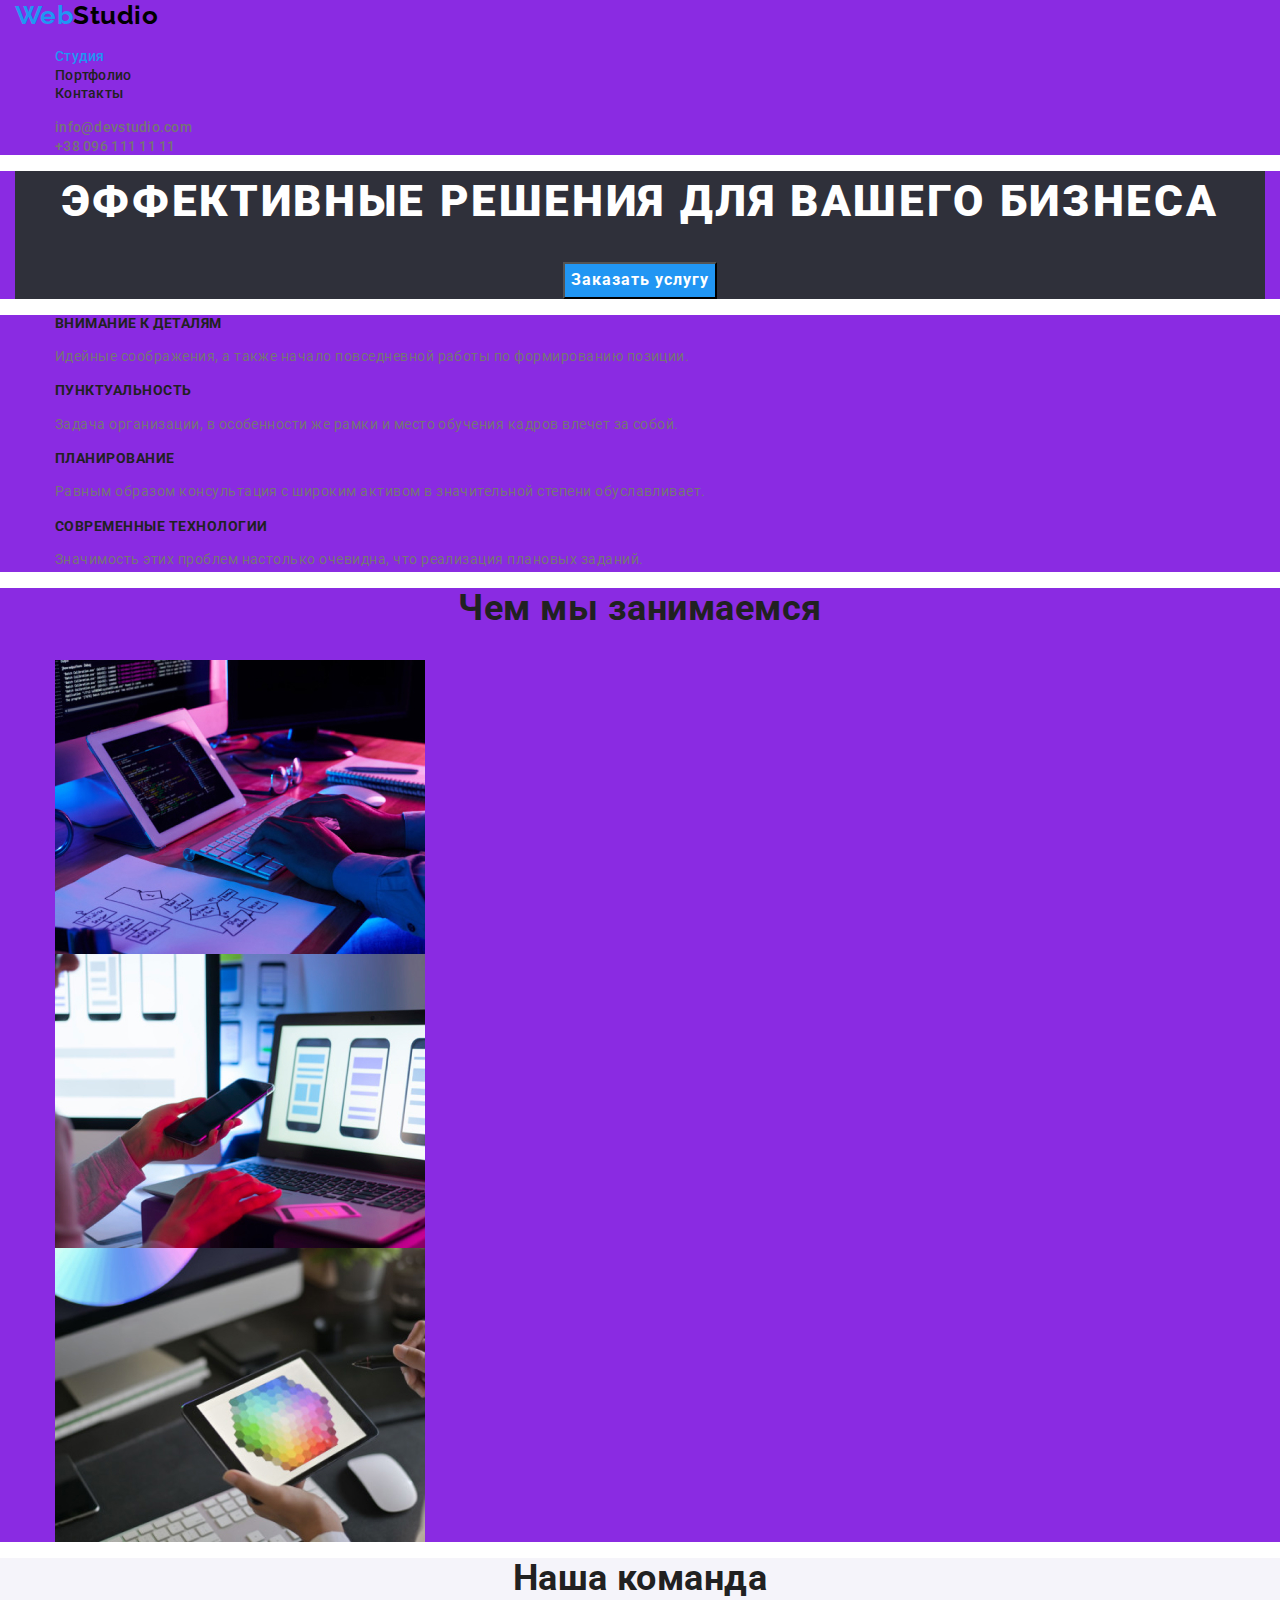
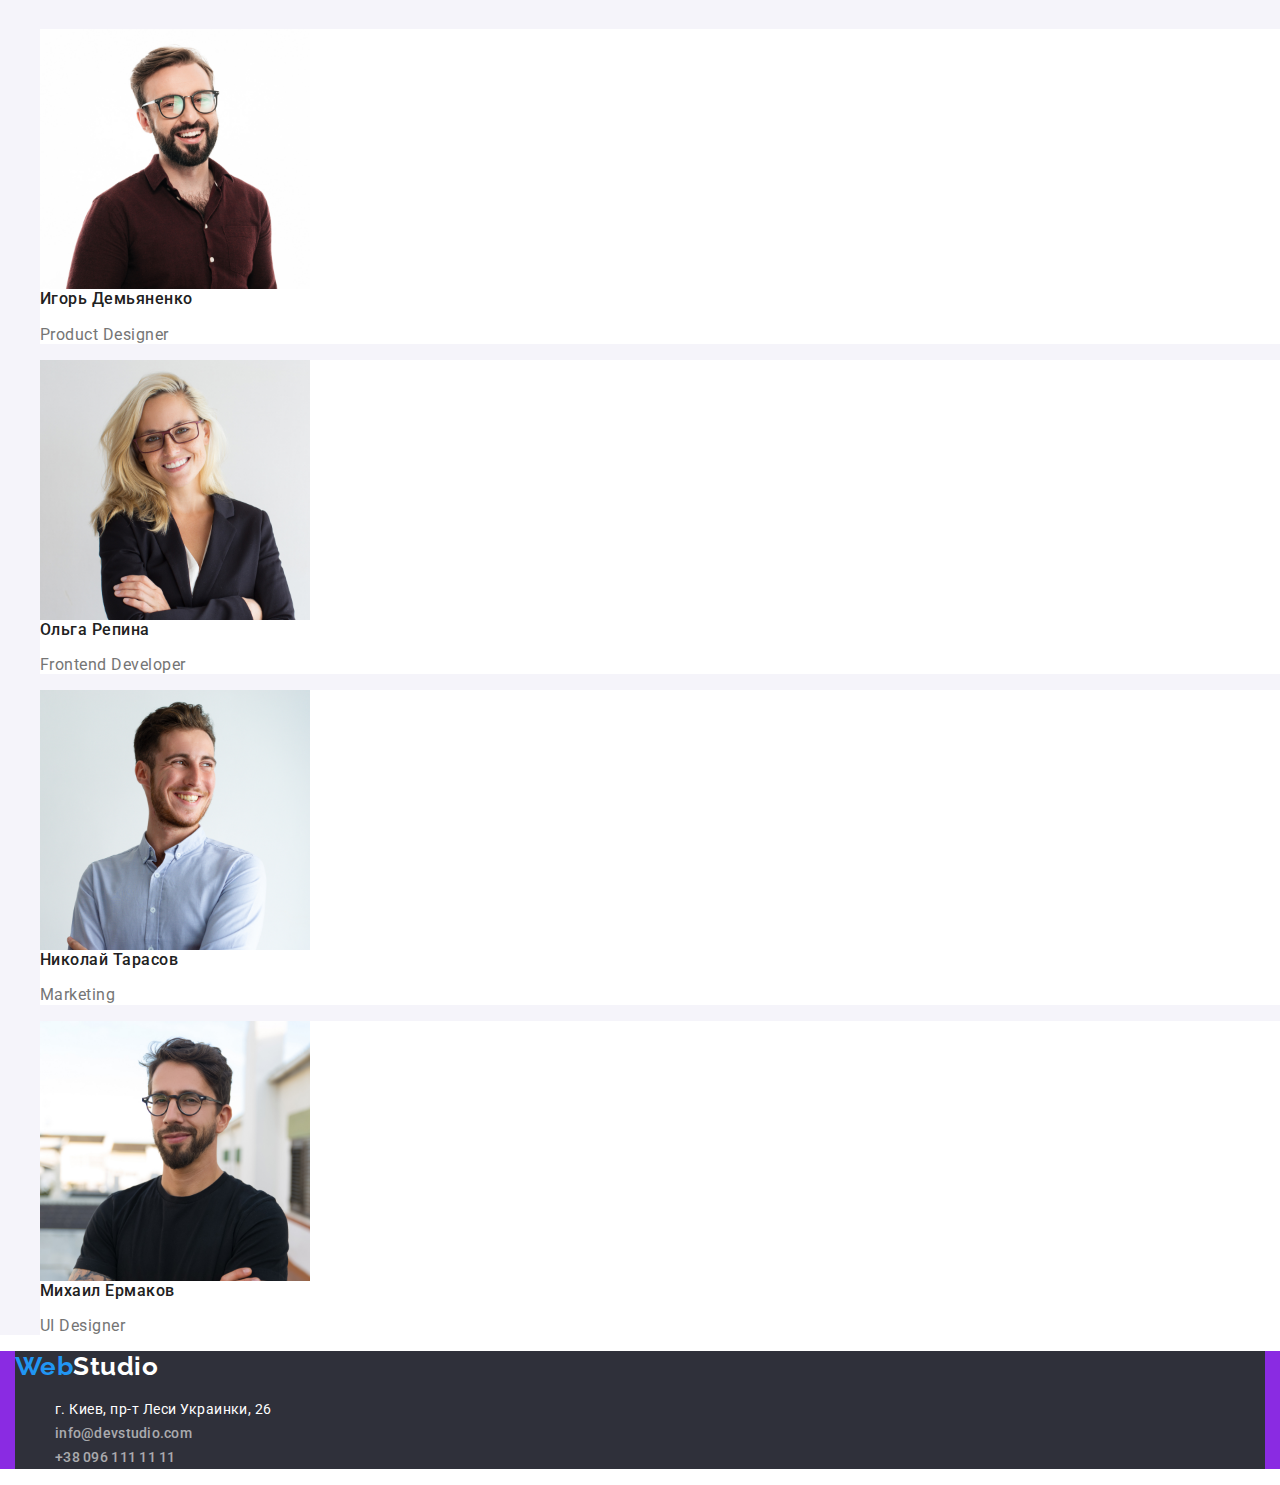
==== index.html @ 92578a83 "1" ====
<!DOCTYPE html>
<html lang="ru">
<head>
    <meta charset="UTF-8">
    <meta http-equiv="X-UA-Compatible" content="IE=edge">
    <meta name="viewport" content="width=device-width, initial-scale=1.0">
    <title>WebStudio</title>
    <link href="https://fonts.googleapis.com/css2?family=Raleway:wght@700&family=Roboto:wght@400;500;700;900&display=swap" rel="stylesheet">
    <link rel="stylesheet" href="https://cdnjs.cloudflare.com/ajax/libs/modern-normalize/1.1.0/modern-normalize.min.css">
    <link rel="stylesheet" href="./css/styles.css">
</head>
<body>
    <!-- Шапка сайта -->
        <div class="container">
            <header>
                <nav>
                    <a href="index.html" class="logo"><span class="logo-web">Web</span>Studio</a>
                    <ul class="link">
                        <li><a href="./index.html" class="link-navigation current">Студия</a></li>
                        <li><a href="portfolio.html" class="link-navigation">Портфолио</a></li>
                        <li><a href="/" class="link-navigation">Контакты</a></li>
                    </ul>
                </nav>
                <ul class="contacts">
                    <li><a href="mailto:info@devstudio.com" class="email current">info@devstudio.com</a></li>
                    <li><a href="tel:+380961111111" class="tel">+38 096 111 11 11</a></li>
                </ul>
            </header>
        </div>
    <!-- Основная информация -->
        <main>
            <!-- Банер -->
            <div class="container">
                <section class="banner">
                    <h1 class="main-title">Эффективные решения для вашего бизнеса</h1>
                    <button type="button" class="banner-button">Заказать услугу</button>
                </section>
            </div>
            <!-- Описание под банером -->
                <div class="container">
                    <section>
                        <ul class="sub-banner">
                            <h2 class="section-title hidden">Что вам необходимо</h2>
                            <li>
                                <h3 class="sub-title">Внимание к деталям</h3>
                                <p class="banner-description">
                                    Идейные соображения, а также начало повседневной работы по формированию позиции.
                                </p>
                            </li>
                            <li>
                                <h3 class="sub-title">Пунктуальность</h3>
                                <p class="banner-description">
                                    Задача организации, в особенности же рамки и место обучения кадров влечет за собой.
                                </p>
                            </li>
                            <li>
                                <h3 class="sub-title">Планирование</h3>
                                <p class="banner-description">
                                    Равным образом консультация с широким активом в значительной степени обуславливает.
                                </p>
                            </li>
                            <li>
                                <h3 class="sub-title">Современные технологии</h3>
                                <p class="banner-description">
                                    Значимость этих проблем настолько очевидна, что реализация плановых заданий.
                                </p>
                            </li>
                        </ul>
                    </section>
                </div>
            <!-- Чем мы занимаемся -->
            <div class="container">
                <section>
                    <h2 class="section-title">Чем мы занимаемся</h2>
                    <ul class="examples">
                        <li><img src="./images/img.jpg" alt="Первое фото фиолетовое" width="370" height="294"></li>
                        <li><img src="./images/img-1.jpg" alt="Второе фото с телефоном" width="370" height="294"></li>
                        <li><img src="./images/img-2.jpg" alt="Третье фото приложение" width="370" height="294"></li>
                    </ul>
                </section>
            </div>
            <!-- Наша команда -->
            <div container>
                <section class="our-team">
                    <h2 class="section-title">Наша команда</h2>
                    <ul class="team">
                        <li class="team-cards">
                            <img src="./images/img-3.jpg" alt="Игорь Демьяненко" width="270" height="260">
                            <h3 class="card-description">Игорь Демьяненко</h3>
                            <p class="card-description photo">Product Designer</p>
                        </li>
                        <li class="team-cards">
                            <img src="./images/img-4.jpg" alt="Ольга Репина" width="270" height="260">
                            <h3 class="card-description">Ольга Репина</h3>
                            <p class="card-description photo">Frontend Developer</p>
                        </li>
                        <li class="team-cards">
                            <img src="./images/img-5.jpg" alt="Николай Тарасов" width="270" height="260">
                            <h3 class="card-description">Николай Тарасов</h3>
                            <p class="card-description photo">Marketing</p>
                        </li>
                        <li class="team-cards">
                            <img src="./images/img-6.jpg" alt="Михаил Ермаков" width="270" height="260">
                            <h3 class="card-description">Михаил Ермаков</h3>
                            <p class="card-description photo">UI Designer</p>
                        </li>
                    </ul>
                </section>
            </div>
        </main>
        <!-- Контактная информация -->
        <div class="container">
            <footer class="footer-contacts">
            <a href="./index.html" class="footer-logo"><span class="logo-web">Web</span>Studio</a>
            <address>
                <ul class="footer-description">
                    <li>
                        <a href="https://goo.gl/maps/piqngm7oDQpEDh6u6"
                        target="_blank"
                         rel="noopener nofollow noreferrer"
                         class="footer-data">г. Киев, пр-т Леси Украинки, 26</a>
                    </li>
                    <li><a href="mailto:info@devstudio.com" class="footer-data email">info@devstudio.com</a></li>
                    <li><a href="tel:+380961111111" class="footer-data tel">+38 096 111 11 11</a></li>
                </ul>
            </address>
            </footer>
        </div>
</body>
</html>
---- css/styles.css ----
/* Основная палитра цветов
Основной цвет текста: #212121
Второстепенный цвет текста: #757575
Акцентный цвет текста: #2196F3 
Цвет бэкграунда: #FFFFFF
Второстепенный цвет бэкграунда: #F5F4FA
Цвет футера: #2F303A
 */

html {
    box-sizing: border-box;
}

 *,
 *::before,
 *::after {
   box-sizing: inherit;
 }

:root {
    --primary-text-color: #212121;
    --secondary-text-color: #757575;
    --accent-color: #2196F3;
    --main-white: #FFFFFF;
}

body {
    font-family: 'Roboto', sans-serif;
    font-size: 16px;
    letter-spacing: 0.03em;
    color: var(--primary-text-color);
    background-color: var(--main-white);
}

.container {
    max-width: 1600px;
    padding-left: 15px;
    padding-right: 15px;
    margin: 0 auto;
    background-color: blueviolet;
}

img {
	display: block;
}

h1,
h2,
h3,
h4,
h5,
h6,
p {
	margin-top: 0;
}

.logo {
    font-family: 'Raleway', sans-serif;
    font-weight: 700;
    font-size: 26px;
    line-height: 1.20;
    text-decoration: none;
    color: #000000;
}

.logo-web {
    color: var(--accent-color);
}

.link {
    list-style: none;
}

.link-navigation {
    text-decoration: none;
    font-weight: 500;
    font-size: 14px;
    line-height: 1.20;
    letter-spacing: 0.02em;
    color: var(--primary-text-color);
}

.link-navigation:hover,
.link-navigation:focus {
    color: var(--accent-color);
}

.link-navigation.current {
    color: var(--accent-color);
}

.contacts {
    list-style: none;
}

.email, 
.tel {
    font-weight: 500;
    font-size: 14px;
    line-height: 1.20;
    letter-spacing: 0.02em;
    text-decoration: none;
    color: var(--secondary-text-color);
}

.email:hover,
.email:focus {
    color: var(--accent-color);
}

.tel:hover,
.tel:focus {
    color: var(--accent-color);
}

.banner {
    background-color: #2F303A;
}

.main-title {
    font-weight: 900;
    font-size: 44px;
    line-height: 1.40;
    text-align: center;
    letter-spacing: 0.06em;
    text-transform: uppercase;
    color: var(--main-white);
}

.banner-button {
    cursor: pointer;
    font-family: 'Roboto', sans-serif;
    font-weight: 700;
    font-size: 16px;
    line-height: 1.90;
    margin: 0 auto;
    display: flex;
    align-items: center;
    text-align: center;
    letter-spacing: 0.06em;
    background-color: var(--accent-color);
    color: var(--main-white);
}

.banner-button:hover,
.banner-button:focus {
    background-color: var(--main-white);
    color: var(--accent-color);
}

.sub-banner {
    list-style: none;
}

.section-title {
    font-weight: 700;
    font-size: 36px;
    line-height: 1.16;
    text-align: center;
}

.section-title.hidden {
    position: absolute;
    width: 1px;
    height: 1px;
    margin: -1px;
    border: 0;
    padding: 0;
    
    white-space: nowrap;
    clip-path: inset(100%);
    clip: rect(0 0 0 0);
    overflow: hidden;
  }

.sub-title {
    font-weight: 700;
     font-size: 14px;
    line-height: 1.15;
    text-transform: uppercase;
}
        

.banner-description {
font-size: 14px;
line-height: 1.70;
color: var(--secondary-text-color);
}

.examples {
    list-style: none;
}

.our-team {
    background-color: #F5F4FA;
}

.team {
    list-style: none;
}

.team-cards {
    background-color: var(--main-white);
}

.card-description {
    font-weight: 500;
    font-size: 16px;
    line-height: 1.20;
}

.card-description.photo {
    font-weight: 400;
    color: var(--secondary-text-color);
}

.filter-buttons {
    list-style: none;
}

.filter-button {
    font-family: 'Roboto', sans-serif;
    cursor: pointer;
    font-weight: 500;
    font-size: 16px;
    line-height: 1.60;
    text-align: center;
    color: var(--primary-text-color)
}

.filter-button:hover,
.filter-button:focus {
    background-color: var(--accent-color);
    color: var(--main-white);
}

.filter-button.current {
    background-color: var(--accent-color);
    color: var(--main-white);
}

.examples-works {
    list-style: none;
}

.examples-description {
    font-weight: 700;
    font-size: 18px;
    line-height: 2;
    letter-spacing: 0.06em;
}

.type-work {
    font-size: 16px;
    line-height: 1.90;
    color: var(--secondary-text-color)
}

.footer-contacts {
    background-color: #2F303A;
}

.footer-logo {
    font-family: 'Raleway', sans-serif;
    font-weight: 700;
    font-size: 26px;
    line-height: 1.20;
    text-decoration: none;
    color: var(--main-white);
}

.footer-description {
   list-style: none;
}

.footer-data {
    font-style: normal;
    font-size: 14px;
    line-height: 1.70;
    color: var(--main-white);
    text-decoration: none;
}

.footer-data.email {
    color: rgba(255, 255, 255, 0.6);
}

.footer-data.tel {
    color: rgba(255, 255, 255, 0.6);
}

.footer-data.email:hover,
.footer-data.email:focus {
    color: var(--accent-color);
}

.footer-data.tel:hover,
.footer-data.tel:focus {
    color: var(--accent-color);
}
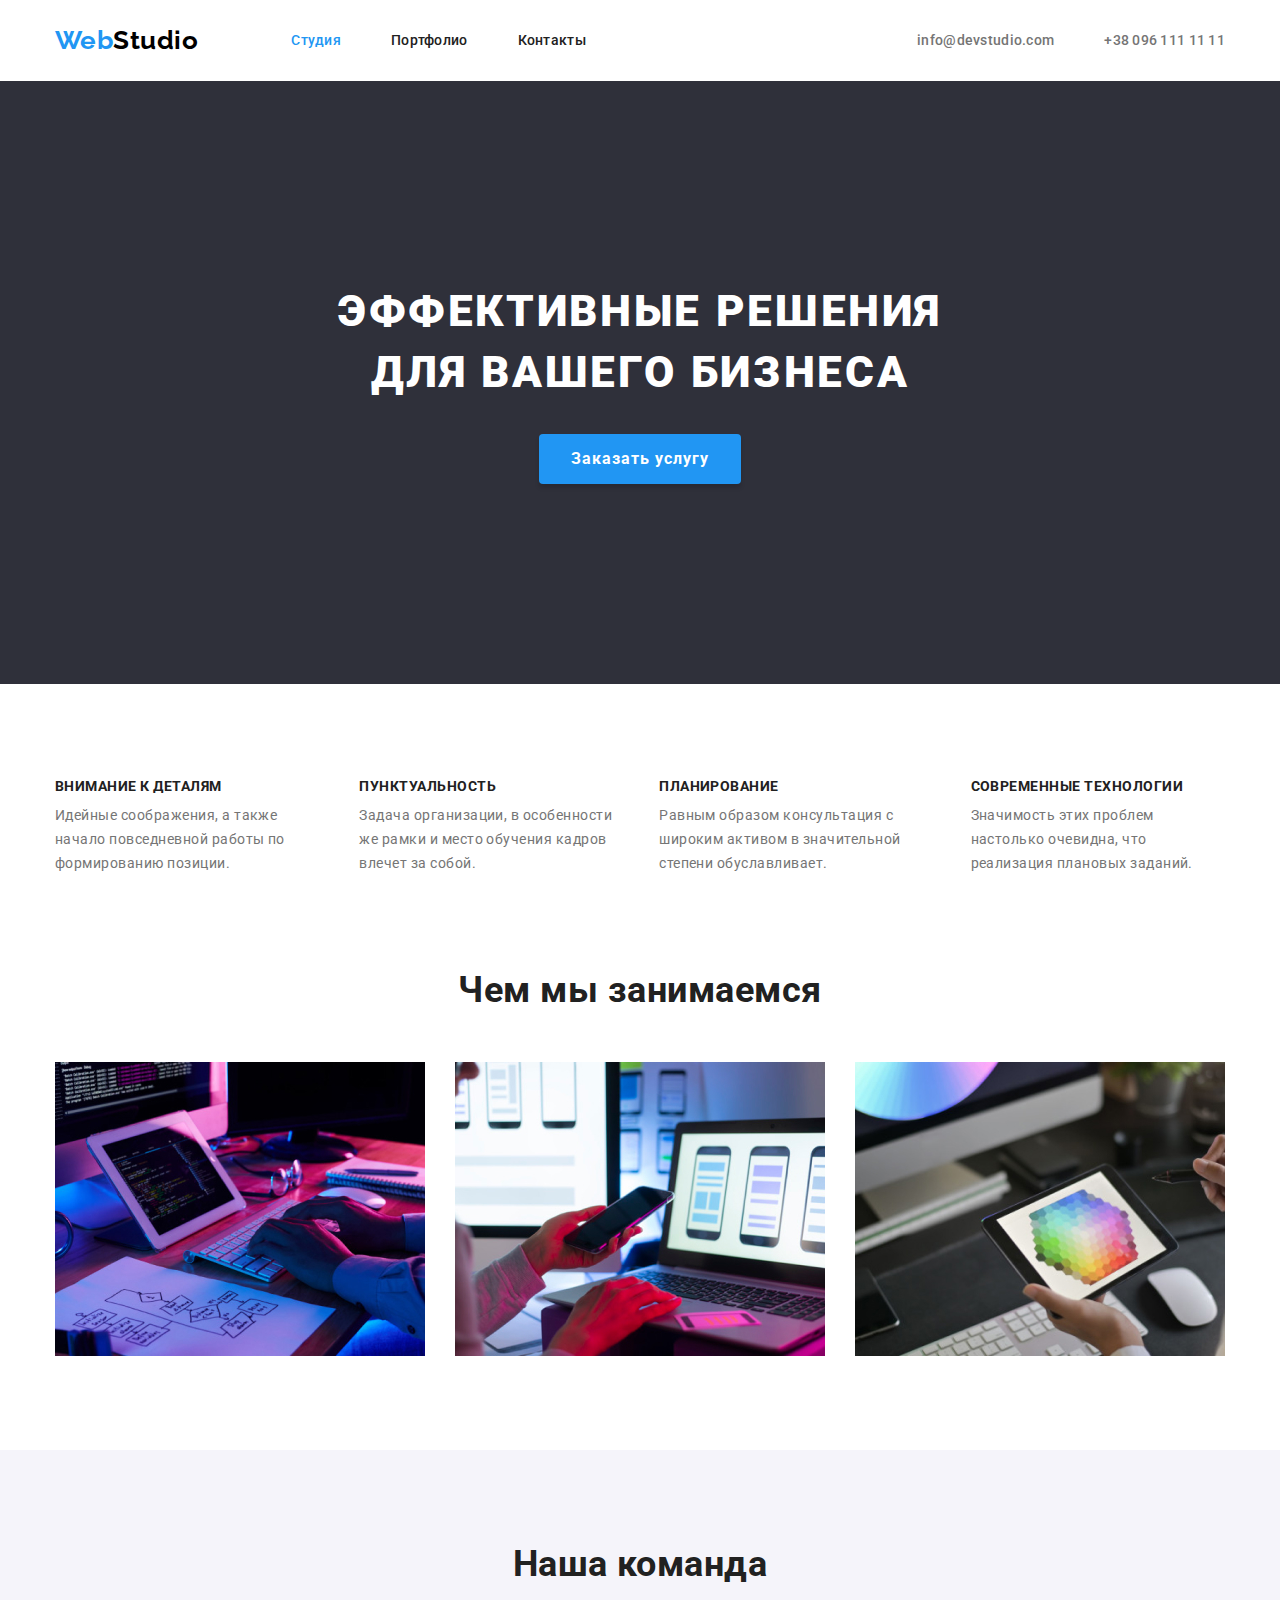
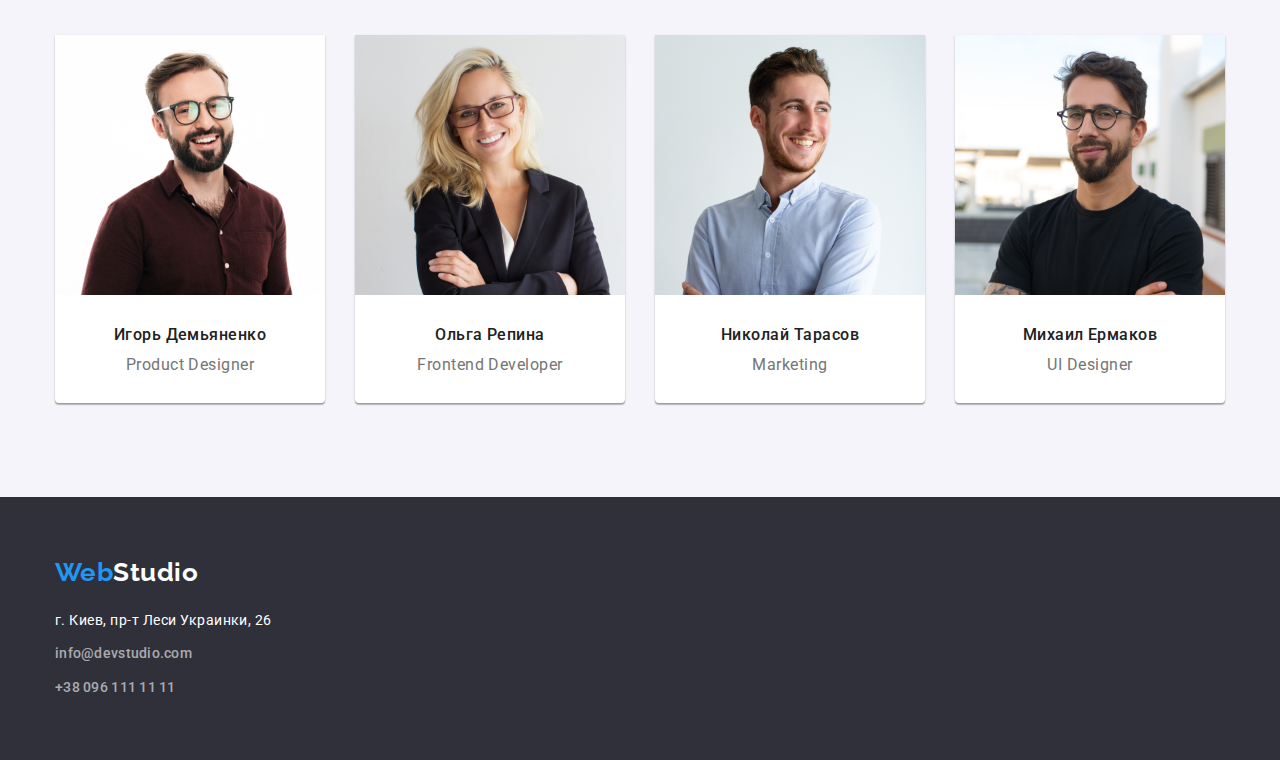
==== commit 2ca5e12d: "3hw" ====
--- a/index.html
+++ b/index.html
@@ -11,79 +11,79 @@
 </head>
 <body>
     <!-- Шапка сайта -->
-        <div class="container">
-            <header>
-                <nav>
-                    <a href="index.html" class="logo"><span class="logo-web">Web</span>Studio</a>
-                    <ul class="link">
-                        <li><a href="./index.html" class="link-navigation current">Студия</a></li>
-                        <li><a href="portfolio.html" class="link-navigation">Портфолио</a></li>
-                        <li><a href="/" class="link-navigation">Контакты</a></li>
-                    </ul>
-                </nav>
-                <ul class="contacts">
-                    <li><a href="mailto:info@devstudio.com" class="email current">info@devstudio.com</a></li>
-                    <li><a href="tel:+380961111111" class="tel">+38 096 111 11 11</a></li>
-                </ul>
-            </header>
-        </div>
+    <header class="header">
+            <div class="container">
+                    <nav class="navigation">
+                        <a href="index.html" class="logo"><span class="logo-web">Web</span>Studio</a>
+                        <ul class="navigation-links list">
+                            <li class="item"><a href="./index.html" class="link-navigation current">Студия</a></li>
+                            <li class="item"><a href="portfolio.html" class="link-navigation">Портфолио</a></li>
+                            <li class="item"><a href="/" class="link-navigation">Контакты</a></li>
+                        </ul>
+                    </nav>
+                        <ul class="contacts list">
+                            <li class="item"><a href="mailto:info@devstudio.com" class="email">info@devstudio.com</a></li>
+                            <li class="item"><a href="tel:+380961111111" class="tel">+38 096 111 11 11</a></li>
+                        </ul>
+            </div>
+    </header>
     <!-- Основная информация -->
         <main>
             <!-- Банер -->
-            <div class="container">
-                <section class="banner">
-                    <h1 class="main-title">Эффективные решения для вашего бизнеса</h1>
+                <section class="banner section">
+                <div class="container">
+                    <h1 class="main-title">Эффективные решения<br>для вашего бизнеса</h1>
                     <button type="button" class="banner-button">Заказать услугу</button>
+                </div>
                 </section>
-            </div>
             <!-- Описание под банером -->
-                <div class="container">
-                    <section>
-                        <ul class="sub-banner">
+            <section class="sub-banner section">
+                    <div class="container">
+                        <ul class="sub-banner-description list">
                             <h2 class="section-title hidden">Что вам необходимо</h2>
-                            <li>
+                            <li class="sub-banner-items">
                                 <h3 class="sub-title">Внимание к деталям</h3>
                                 <p class="banner-description">
                                     Идейные соображения, а также начало повседневной работы по формированию позиции.
                                 </p>
                             </li>
-                            <li>
+                            <li class="sub-banner-items">
                                 <h3 class="sub-title">Пунктуальность</h3>
                                 <p class="banner-description">
                                     Задача организации, в особенности же рамки и место обучения кадров влечет за собой.
                                 </p>
                             </li>
-                            <li>
+                            <li class="sub-banner-items">
                                 <h3 class="sub-title">Планирование</h3>
                                 <p class="banner-description">
                                     Равным образом консультация с широким активом в значительной степени обуславливает.
                                 </p>
                             </li>
-                            <li>
+                            <li class="sub-banner-items">
                                 <h3 class="sub-title">Современные технологии</h3>
                                 <p class="banner-description">
                                     Значимость этих проблем настолько очевидна, что реализация плановых заданий.
                                 </p>
                             </li>
                         </ul>
-                    </section>
+                    </div>
+                </section>
+            <!-- Чем мы занимаемся -->
+            <section class="examples section">
+                <div class="container">
+                    <h2 class="section-title">Чем мы занимаемся</h2>
+                    <ul class="examples list">
+                        <li class="examples-photo"><img src="./images/img.jpg" alt="Первое фото фиолетовое" width="370" height="294"></li>
+                        <li class="examples-photo"><img src="./images/img-1.jpg" alt="Второе фото с телефоном" width="370" height="294"></li>
+                        <li class="examples-photo"><img src="./images/img-2.jpg" alt="Третье фото приложение" width="370" height="294"></li>
+                    </ul>
                 </div>
-            <!-- Чем мы занимаемся -->
-            <div class="container">
-                <section>
-                    <h2 class="section-title">Чем мы занимаемся</h2>
-                    <ul class="examples">
-                        <li><img src="./images/img.jpg" alt="Первое фото фиолетовое" width="370" height="294"></li>
-                        <li><img src="./images/img-1.jpg" alt="Второе фото с телефоном" width="370" height="294"></li>
-                        <li><img src="./images/img-2.jpg" alt="Третье фото приложение" width="370" height="294"></li>
-                    </ul>
-                </section>
-            </div>
+            </section>
             <!-- Наша команда -->
-            <div container>
-                <section class="our-team">
+            <section class="our-team section">
+                <div container>
                     <h2 class="section-title">Наша команда</h2>
-                    <ul class="team">
+                    <ul class="team list">
                         <li class="team-cards">
                             <img src="./images/img-3.jpg" alt="Игорь Демьяненко" width="270" height="260">
                             <h3 class="card-description">Игорь Демьяненко</h3>
@@ -105,26 +105,26 @@
                             <p class="card-description photo">UI Designer</p>
                         </li>
                     </ul>
-                </section>
-            </div>
+                </div>
+            </section>
         </main>
         <!-- Контактная информация -->
+    <footer class="footer-contacts">
         <div class="container">
-            <footer class="footer-contacts">
             <a href="./index.html" class="footer-logo"><span class="logo-web">Web</span>Studio</a>
             <address>
-                <ul class="footer-description">
-                    <li>
+                <ul class="footer-description list">
+                    <li class="footer-contact">
                         <a href="https://goo.gl/maps/piqngm7oDQpEDh6u6"
                         target="_blank"
                          rel="noopener nofollow noreferrer"
                          class="footer-data">г. Киев, пр-т Леси Украинки, 26</a>
                     </li>
-                    <li><a href="mailto:info@devstudio.com" class="footer-data email">info@devstudio.com</a></li>
-                    <li><a href="tel:+380961111111" class="footer-data tel">+38 096 111 11 11</a></li>
+                    <li class="footer-contact"><a href="mailto:info@devstudio.com" class="footer-data email">info@devstudio.com</a></li>
+                    <li class="footer-contact"><a href="tel:+380961111111" class="footer-data tel">+38 096 111 11 11</a></li>
                 </ul>
             </address>
-            </footer>
         </div>
+    </footer>
 </body>
 </html>--- a/css/styles.css
+++ b/css/styles.css
@@ -33,15 +33,20 @@
 }
 
 .container {
-    max-width: 1600px;
+    width: 1200px;
     padding-left: 15px;
     padding-right: 15px;
     margin: 0 auto;
-    background-color: blueviolet;
 }
 
 img {
 	display: block;
+}
+
+.list {
+    list-style: none;
+    padding-left: 0;
+	margin: 0;
 }
 
 h1,
@@ -54,6 +59,16 @@
 	margin-top: 0;
 }
 
+.section {
+    padding-top: 94px;
+    padding-bottom: 94px;
+}
+
+.header > .container {
+    display: flex;
+    align-items: center;
+}
+
 .logo {
     font-family: 'Raleway', sans-serif;
     font-weight: 700;
@@ -67,16 +82,37 @@
     color: var(--accent-color);
 }
 
-.link {
-    list-style: none;
+.navigation,
+.navigation-links,
+.contacts {
+    display: flex;
+    align-items: center;
+}
+
+.navigation-links .item:not(:last-child),
+.contacts .item:not(:last-child) {
+    margin-right: 50px;
+}
+
+.contacts {
+    margin-left: auto;
+}
+
+.navigation-links {
+    margin-left: 93px;
 }
 
 .link-navigation {
+    display: block;
+    padding-top: 32px;
+    padding-bottom: 32px;
+
     text-decoration: none;
     font-weight: 500;
     font-size: 14px;
     line-height: 1.20;
     letter-spacing: 0.02em;
+    
     color: var(--primary-text-color);
 }
 
@@ -87,10 +123,6 @@
 
 .link-navigation.current {
     color: var(--accent-color);
-}
-
-.contacts {
-    list-style: none;
 }
 
 .email, 
@@ -113,33 +145,45 @@
     color: var(--accent-color);
 }
 
+
 .banner {
     background-color: #2F303A;
+    padding-top: 200px;
+    padding-bottom: 200px;
 }
 
 .main-title {
+    margin-bottom: 30px;
+
     font-weight: 900;
     font-size: 44px;
     line-height: 1.40;
     text-align: center;
     letter-spacing: 0.06em;
     text-transform: uppercase;
+    
     color: var(--main-white);
 }
 
 .banner-button {
+    display: flex;
     cursor: pointer;
-    font-family: 'Roboto', sans-serif;
+    border: var(--accent-color);
+    border-radius: 4px;
+    box-shadow: 0px 4px 4px rgba(0, 0, 0, 0.15);
+    min-width: 200px;
+    margin: 0 auto;
+    padding: 10px 32px;
+
+    background-color: var(--accent-color);
+    color: var(--main-white);
+
     font-weight: 700;
     font-size: 16px;
     line-height: 1.90;
-    margin: 0 auto;
-    display: flex;
     align-items: center;
     text-align: center;
     letter-spacing: 0.06em;
-    background-color: var(--accent-color);
-    color: var(--main-white);
 }
 
 .banner-button:hover,
@@ -148,15 +192,13 @@
     color: var(--accent-color);
 }
 
-.sub-banner {
-    list-style: none;
-}
-
 .section-title {
     font-weight: 700;
     font-size: 36px;
     line-height: 1.16;
     text-align: center;
+    
+    margin-bottom: 50px;
 }
 
 .section-title.hidden {
@@ -173,22 +215,39 @@
     overflow: hidden;
   }
 
+.sub-banner-description {
+    display: flex;
+}
+
+.sub-banner-items:not(:last-child) {
+    margin-right: 30px;
+}
+
 .sub-title {
-    font-weight: 700;
-     font-size: 14px;
+margin-bottom: 10px;
+    font-weight: 700;
+    font-size: 14px;
     line-height: 1.15;
     text-transform: uppercase;
 }
         
 
 .banner-description {
+margin-bottom: 0;
+
 font-size: 14px;
 line-height: 1.70;
+
 color: var(--secondary-text-color);
 }
 
 .examples {
-    list-style: none;
+    padding-top: 0;
+    display: flex;
+}
+
+.examples-photo:not(:last-child) {
+    margin-right: 30px;
 }
 
 .our-team {
@@ -197,13 +256,32 @@
 
 .team {
     list-style: none;
+    display: flex;
+    justify-content: center;
 }
 
 .team-cards {
+    display: inline-block;
+    
+    width: 270px;
+    height: 368px;
+    box-shadow: 0px 1px 3px rgba(0, 0, 0, 0.12), 0px 1px 1px rgba(0, 0, 0, 0.14), 0px 2px 1px rgba(0, 0, 0, 0.2);
+    border-radius: 0px 0px 4px 4px;
+    
     background-color: var(--main-white);
 }
 
+.team-cards:not(:last-child) {
+    margin-right: 30px;
+}
+
 .card-description {
+    text-align: center;
+
+    padding-bottom: 10px;
+    padding-top: 30px;
+    margin-bottom: 0;
+    
     font-weight: 500;
     font-size: 16px;
     line-height: 1.20;
@@ -212,20 +290,36 @@
 .card-description.photo {
     font-weight: 400;
     color: var(--secondary-text-color);
+    margin-bottom: 0px;
+    margin-top: 0px;
+    padding-top: 0;
+    padding-bottom: 30px;
 }
 
 .filter-buttons {
+    display: flex;
+    justify-content: center;
+    margin-top: 0;
+    margin-bottom: 50px;
+
     list-style: none;
 }
 
+.f-button:not(:last-child) {
+    margin-right: 8px;
+}
+
 .filter-button {
-    font-family: 'Roboto', sans-serif;
     cursor: pointer;
+    
     font-weight: 500;
     font-size: 16px;
     line-height: 1.60;
     text-align: center;
-    color: var(--primary-text-color)
+    
+    background: #F5F4FA;
+    border-radius: 4px;
+    border: 2px solid #F5F4FA;
 }
 
 .filter-button:hover,
@@ -237,13 +331,40 @@
 .filter-button.current {
     background-color: var(--accent-color);
     color: var(--main-white);
+    border: 2px solid var(--accent-color);
 }
 
 .examples-works {
+    display: flex;
+    flex-wrap: wrap;
+
+    padding: 0;
+    margin-top: 0;
+    margin-bottom: 0;
+
     list-style: none;
 }
 
+.examples-posters {
+    margin-right: 27px;
+    margin-bottom: 27px;
+
+    background-color: var(--main-white);
+    border: 1px solid #EEEEEE;
+}
+
+.examples-posters:nth-child(3n) {
+    margin-right: 0;
+}
+
+.examples-posters:nth-last-child(-n + 3) {
+    margin-bottom: 0;
+}
+
 .examples-description {
+    padding: 20px 24px 5px 24px;
+    margin-bottom: 0;
+
     font-weight: 700;
     font-size: 18px;
     line-height: 2;
@@ -251,26 +372,44 @@
 }
 
 .type-work {
+    padding: 0 24px 20px 24px;
+    margin-bottom: 0;
+
     font-size: 16px;
     line-height: 1.90;
+    
     color: var(--secondary-text-color)
 }
 
 .footer-contacts {
+    padding-bottom: 60px;
+    padding-top: 60px;
+
     background-color: #2F303A;
 }
 
 .footer-logo {
+    display: block;
+    margin-bottom: 20px;
+
     font-family: 'Raleway', sans-serif;
     font-weight: 700;
     font-size: 26px;
     line-height: 1.20;
     text-decoration: none;
+   
     color: var(--main-white);
 }
 
 .footer-description {
+    display: flex;
+    flex-direction: column;
+
    list-style: none;
+}
+
+.footer-contact:not(:last-child) {
+    margin-bottom: 10px;
 }
 
 .footer-data {
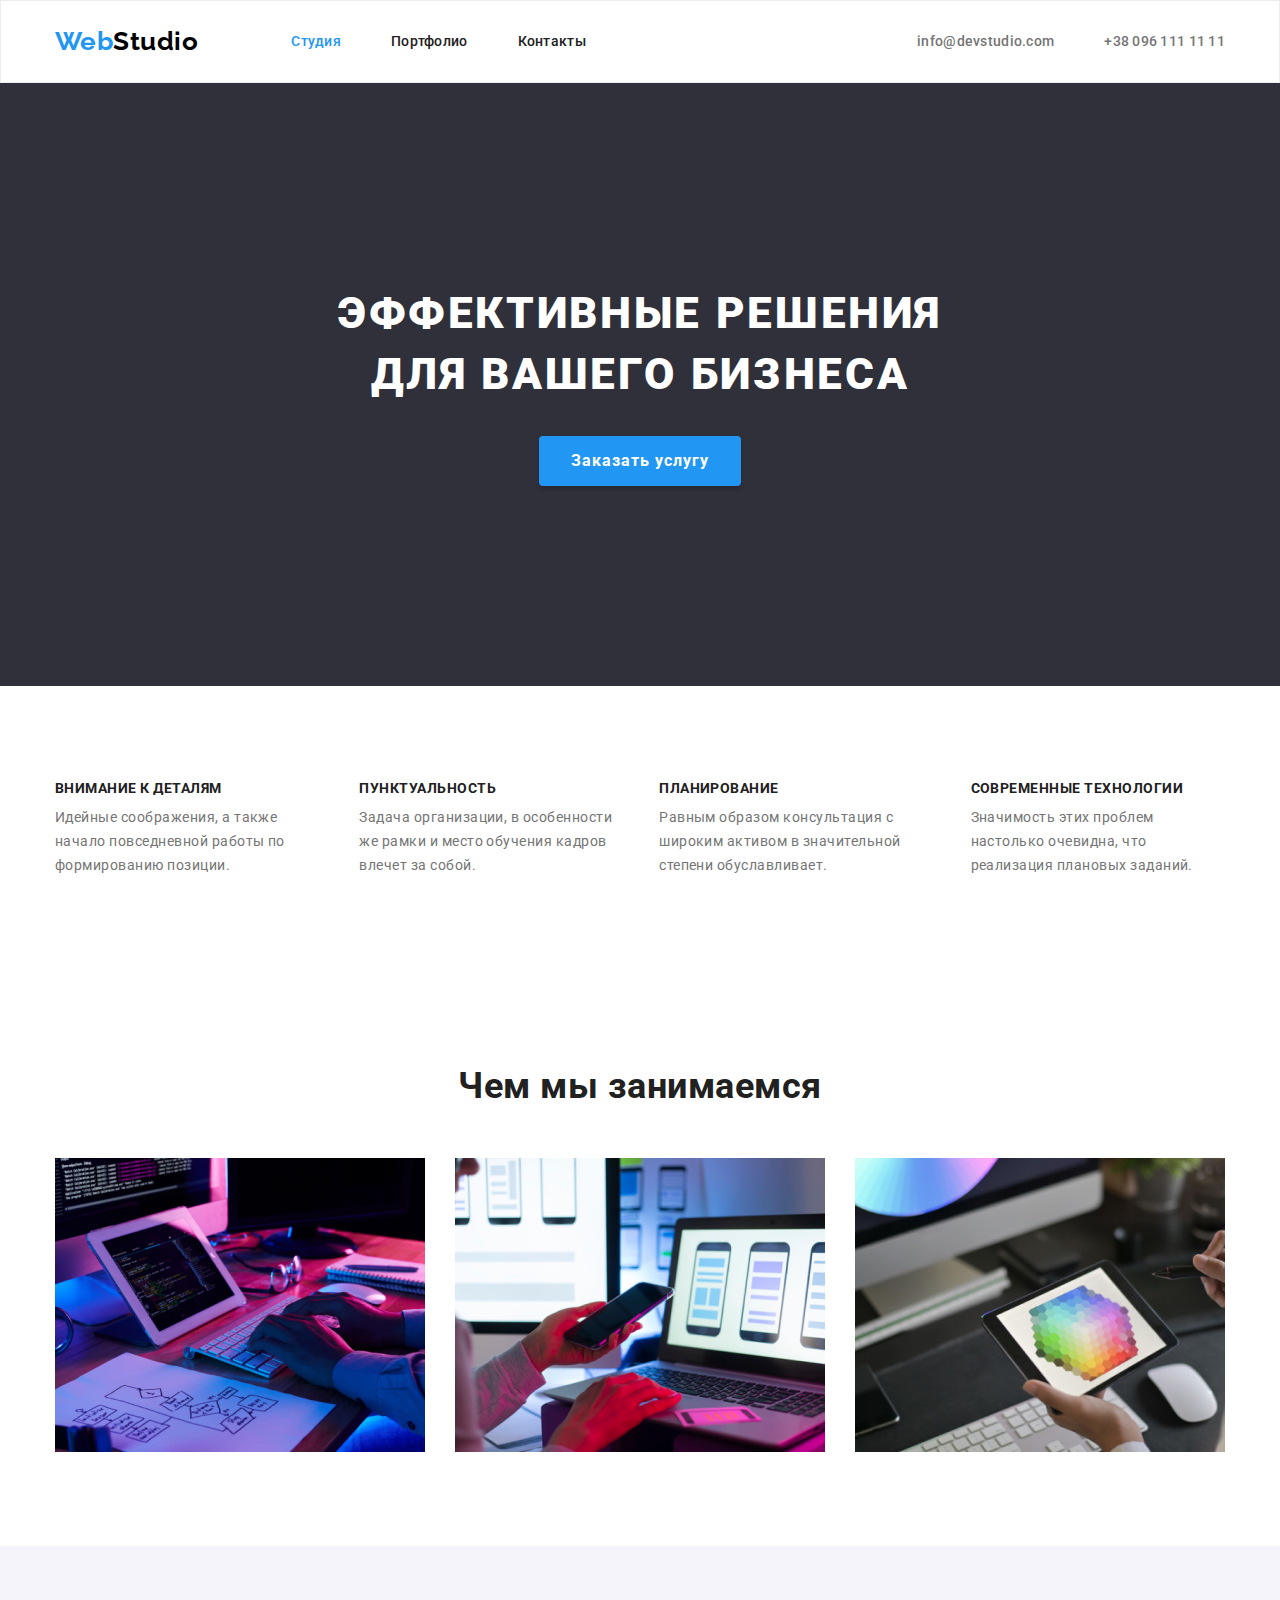
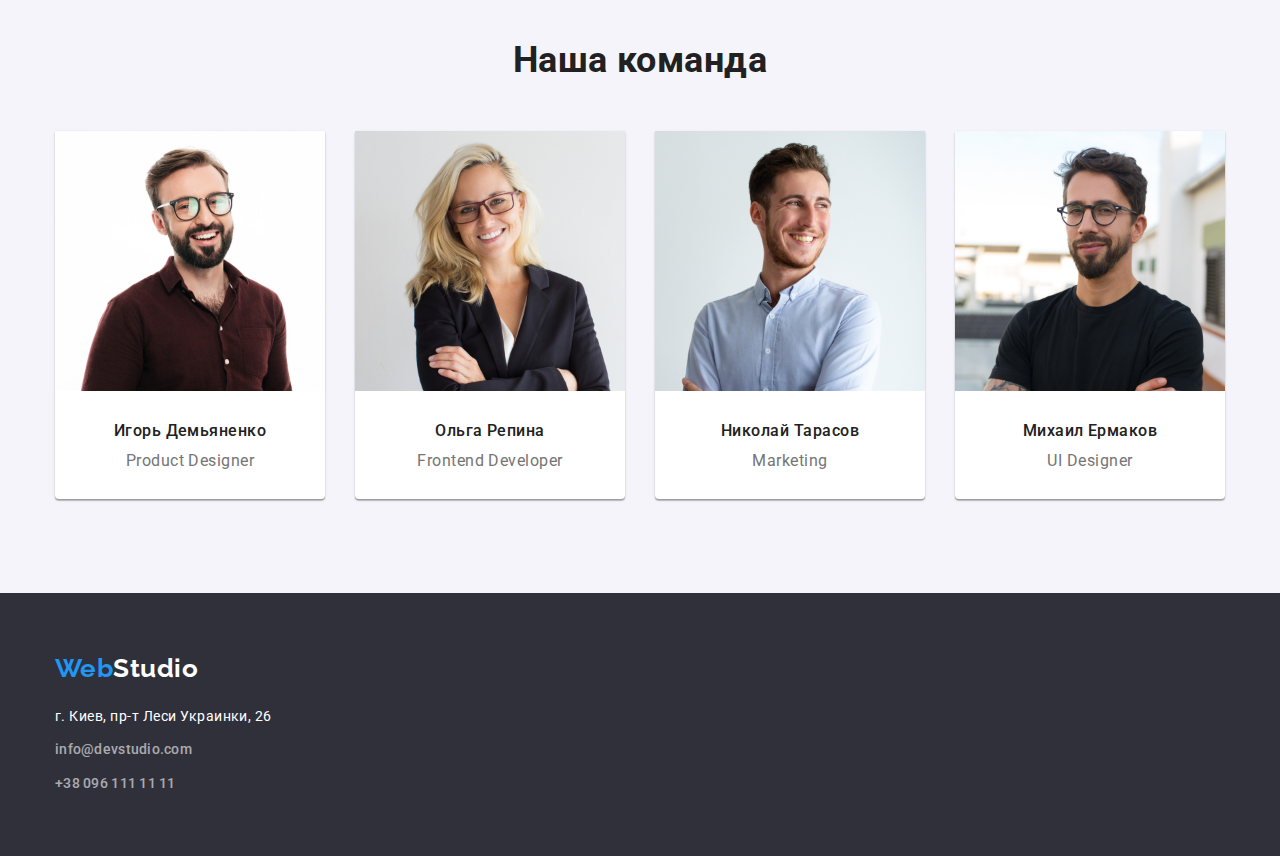
==== commit a799ab0c: "2" ====
--- a/index.html
+++ b/index.html
@@ -32,7 +32,7 @@
             <!-- Банер -->
                 <section class="banner section">
                 <div class="container">
-                    <h1 class="main-title">Эффективные решения<br>для вашего бизнеса</h1>
+                    <h1 class="main-title">Эффективные решения для вашего бизнеса</h1>
                     <button type="button" class="banner-button">Заказать услугу</button>
                 </div>
                 </section>
@@ -69,37 +69,37 @@
                     </div>
                 </section>
             <!-- Чем мы занимаемся -->
-            <section class="examples section">
+            <section class="example section">
                 <div class="container">
                     <h2 class="section-title">Чем мы занимаемся</h2>
                     <ul class="examples list">
-                        <li class="examples-photo"><img src="./images/img.jpg" alt="Первое фото фиолетовое" width="370" height="294"></li>
-                        <li class="examples-photo"><img src="./images/img-1.jpg" alt="Второе фото с телефоном" width="370" height="294"></li>
-                        <li class="examples-photo"><img src="./images/img-2.jpg" alt="Третье фото приложение" width="370" height="294"></li>
+                        <li class="examples-item"><img src="./images/img.jpg" alt="Первое фото фиолетовое" width="370" height="294"></li>
+                        <li class="examples-item"><img src="./images/img-1.jpg" alt="Второе фото с телефоном" width="370" height="294"></li>
+                        <li class="examples-item"><img src="./images/img-2.jpg" alt="Третье фото приложение" width="370" height="294"></li>
                     </ul>
                 </div>
             </section>
             <!-- Наша команда -->
             <section class="our-team section">
-                <div container>
+                <div class="container">
                     <h2 class="section-title">Наша команда</h2>
                     <ul class="team list">
-                        <li class="team-cards">
+                        <li class="team-item">
                             <img src="./images/img-3.jpg" alt="Игорь Демьяненко" width="270" height="260">
                             <h3 class="card-description">Игорь Демьяненко</h3>
                             <p class="card-description photo">Product Designer</p>
                         </li>
-                        <li class="team-cards">
+                        <li class="team-item">
                             <img src="./images/img-4.jpg" alt="Ольга Репина" width="270" height="260">
                             <h3 class="card-description">Ольга Репина</h3>
                             <p class="card-description photo">Frontend Developer</p>
                         </li>
-                        <li class="team-cards">
+                        <li class="team-item">
                             <img src="./images/img-5.jpg" alt="Николай Тарасов" width="270" height="260">
                             <h3 class="card-description">Николай Тарасов</h3>
                             <p class="card-description photo">Marketing</p>
                         </li>
-                        <li class="team-cards">
+                        <li class="team-item">
                             <img src="./images/img-6.jpg" alt="Михаил Ермаков" width="270" height="260">
                             <h3 class="card-description">Михаил Ермаков</h3>
                             <p class="card-description photo">UI Designer</p>
--- a/css/styles.css
+++ b/css/styles.css
@@ -69,12 +69,19 @@
     align-items: center;
 }
 
+.header {
+    border: 1px solid #ECECEC;
+}
+
 .logo {
+    margin-right: 93px;
+    
     font-family: 'Raleway', sans-serif;
     font-weight: 700;
     font-size: 26px;
     line-height: 1.20;
     text-decoration: none;
+    
     color: #000000;
 }
 
@@ -96,10 +103,6 @@
 
 .contacts {
     margin-left: auto;
-}
-
-.navigation-links {
-    margin-left: 93px;
 }
 
 .link-navigation {
@@ -153,8 +156,10 @@
 }
 
 .main-title {
+    margin: 0 auto;
     margin-bottom: 30px;
 
+    width: 693px;
     font-weight: 900;
     font-size: 44px;
     line-height: 1.40;
@@ -246,7 +251,7 @@
     display: flex;
 }
 
-.examples-photo:not(:last-child) {
+.examples-item:not(:last-child) {
     margin-right: 30px;
 }
 
@@ -260,7 +265,7 @@
     justify-content: center;
 }
 
-.team-cards {
+.team-item {
     display: inline-block;
     
     width: 270px;
@@ -271,16 +276,15 @@
     background-color: var(--main-white);
 }
 
-.team-cards:not(:last-child) {
+.team-item:not(:last-child) {
     margin-right: 30px;
 }
 
 .card-description {
     text-align: center;
 
-    padding-bottom: 10px;
     padding-top: 30px;
-    margin-bottom: 0;
+    margin-bottom: 10px;
     
     font-weight: 500;
     font-size: 16px;
@@ -296,11 +300,12 @@
     padding-bottom: 30px;
 }
 
-.filter-buttons {
+.filter-btn-list{
     display: flex;
     justify-content: center;
     margin-top: 0;
     margin-bottom: 50px;
+    padding-left: 0;
 
     list-style: none;
 }
@@ -309,8 +314,9 @@
     margin-right: 8px;
 }
 
-.filter-button {
+.filter-btn-item {
     cursor: pointer;
+    padding: 6px 22px;
     
     font-weight: 500;
     font-size: 16px;
@@ -319,19 +325,19 @@
     
     background: #F5F4FA;
     border-radius: 4px;
-    border: 2px solid #F5F4FA;
-}
-
-.filter-button:hover,
-.filter-button:focus {
+    border: none;
+}
+
+.filter-btn-item:hover,
+.filter-btn-item:focus {
     background-color: var(--accent-color);
     color: var(--main-white);
 }
 
-.filter-button.current {
+.filter-btn-item.current {
     background-color: var(--accent-color);
     color: var(--main-white);
-    border: 2px solid var(--accent-color);
+    box-shadow: 0px 3px 1px rgba(0, 0, 0, 0.1), 0px 1px 2px rgba(0, 0, 0, 0.08), 0px 2px 2px rgba(0, 0, 0, 0.12);
 }
 
 .examples-works {
@@ -345,12 +351,16 @@
     list-style: none;
 }
 
+.reference-example {
+    display: block;
+    text-decoration: none;
+}
+
 .examples-posters {
-    margin-right: 27px;
-    margin-bottom: 27px;
+    margin-right: 30px;
+    margin-bottom: 30px;
 
     background-color: var(--main-white);
-    border: 1px solid #EEEEEE;
 }
 
 .examples-posters:nth-child(3n) {
@@ -361,24 +371,36 @@
     margin-bottom: 0;
 }
 
+.border {
+    border: 1px solid #EEEEEE;
+}
+
 .examples-description {
-    padding: 20px 24px 5px 24px;
-    margin-bottom: 0;
+    display: block;
+    
+    padding: 20px 24px 0px 24px;
+    margin-bottom: 5px;
 
     font-weight: 700;
     font-size: 18px;
     line-height: 2;
     letter-spacing: 0.06em;
+    
+    color: var(--primary-text-color);
 }
 
 .type-work {
+    display: block;
+    
     padding: 0 24px 20px 24px;
     margin-bottom: 0;
 
+    font-weight: 400;
     font-size: 16px;
     line-height: 1.90;
-    
-    color: var(--secondary-text-color)
+    letter-spacing: 0.03em;
+    
+    color: var(--secondary-text-color);
 }
 
 .footer-contacts {
@@ -402,9 +424,6 @@
 }
 
 .footer-description {
-    display: flex;
-    flex-direction: column;
-
    list-style: none;
 }
 
